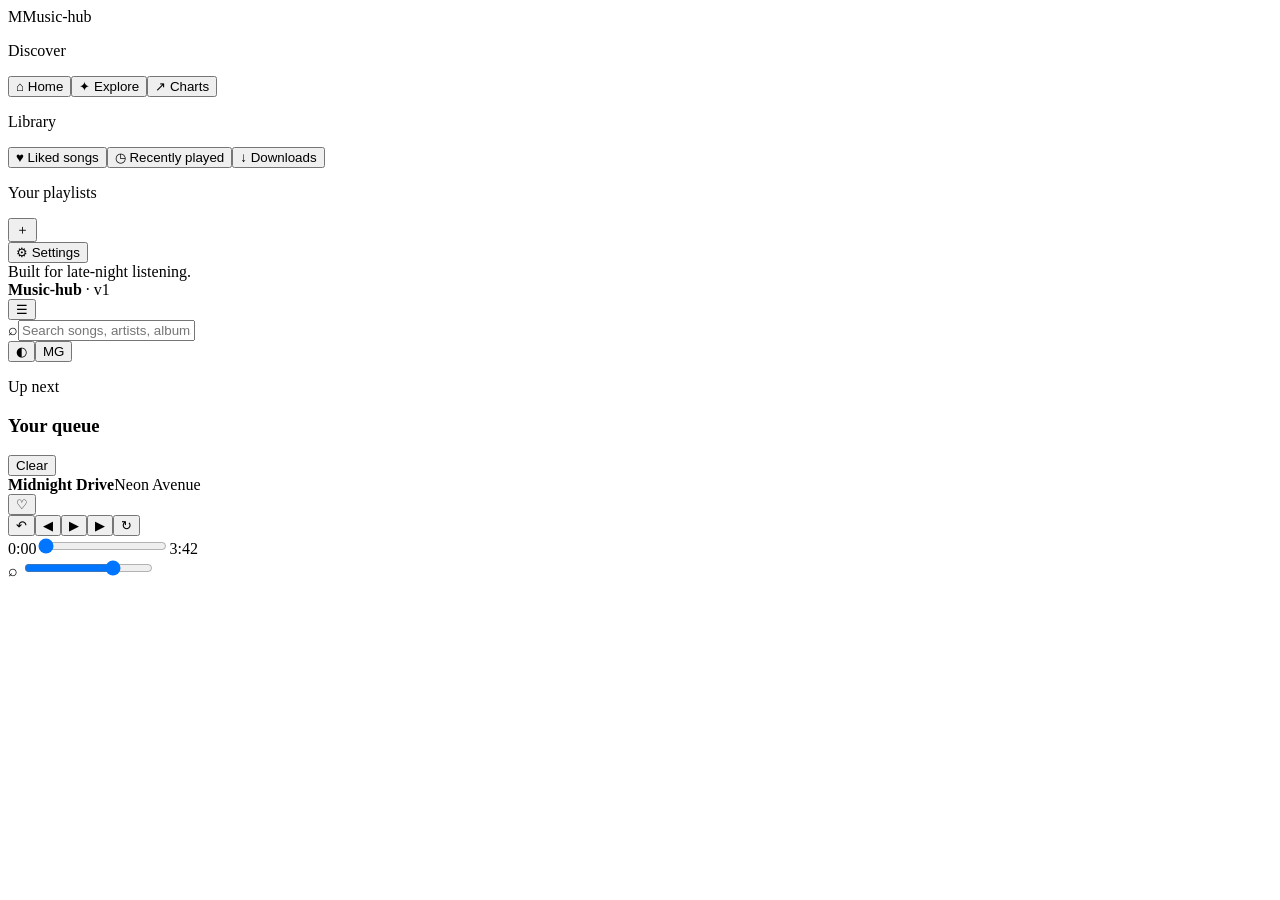
==== index.html @ 3bb321c5 "Build Music-hub: add index.html" ====
<!doctype html><html><head><meta charset="UTF-8"><meta name="viewport" content="width=device-width,initial-scale=1"><title>Music-hub — Your Sound, Your Space</title><link rel="preconnect" href="https://fonts.googleapis.com"><link rel="preconnect" href="https://fonts.gstatic.com" crossorigin><link href="https://fonts.googleapis.com/css2?family=DM+Sans:wght@400;500;600;700&family=Space+Grotesk:wght@500;600;700&display=swap" rel="stylesheet"><link rel="stylesheet" href="styles.css"></head><body><div class="app-shell"><aside class="sidebar"><div class="brand"><span class="brand-mark">M</span><span>Music-hub</span></div><div class="nav-group"><p class="eyebrow">Discover</p><button class="nav active" data-view="home">⌂ Home</button><button class="nav" data-view="explore">✦ Explore</button><button class="nav" data-view="charts">↗ Charts</button></div><div class="nav-group"><p class="eyebrow">Library</p><button class="nav" data-view="liked">♥ Liked songs</button><button class="nav" data-view="recent">◷ Recently played</button><button class="nav" data-view="downloads">↓ Downloads</button></div><div class="playlist-block"><div class="eyebrow-row"><p class="eyebrow">Your playlists</p><button id="newPlaylist">＋</button></div><div id="playlistList"></div></div><div class="sidebar-bottom"><button class="nav">⚙ Settings</button><div class="mini-note">Built for late-night listening.<br><strong>Music-hub</strong> · v1</div></div></aside><main class="main"><header class="topbar"><button class="mobile-menu" id="mobileMenu">☰</button><div class="search-wrap">⌕<input id="search" placeholder="Search songs, artists, albums..."></div><div class="top-actions"><button class="icon-btn" id="themeBtn">◐</button><button class="avatar">MG</button></div></header><div class="content" id="content"></div></main><aside class="queue-panel"><div class="queue-head"><div><p class="eyebrow">Up next</p><h3>Your queue</h3></div><button class="text-btn" id="clearQueue">Clear</button></div><div id="queue"></div></aside></div><footer class="player"><div class="now-playing"><div class="cover-sm" id="playerCover"></div><div class="np-text"><strong id="playerTitle">Midnight Drive</strong><span id="playerArtist">Neon Avenue</span></div><button id="likeCurrent" class="heart">♡</button></div><div class="controls"><div class="control-row"><button>↶</button><button id="prev">◀</button><button id="play" class="play">▶</button><button id="next">▶</button><button>↻</button></div><div class="progress-row"><span>0:00</span><input type="range" min="0" max="100" value="0"><span>3:42</span></div></div><div class="volume">⌕ <input type="range" min="0" max="100" value="72"></div></footer><div class="toast" id="toast"></div><script src="app.js"></script></body></html>
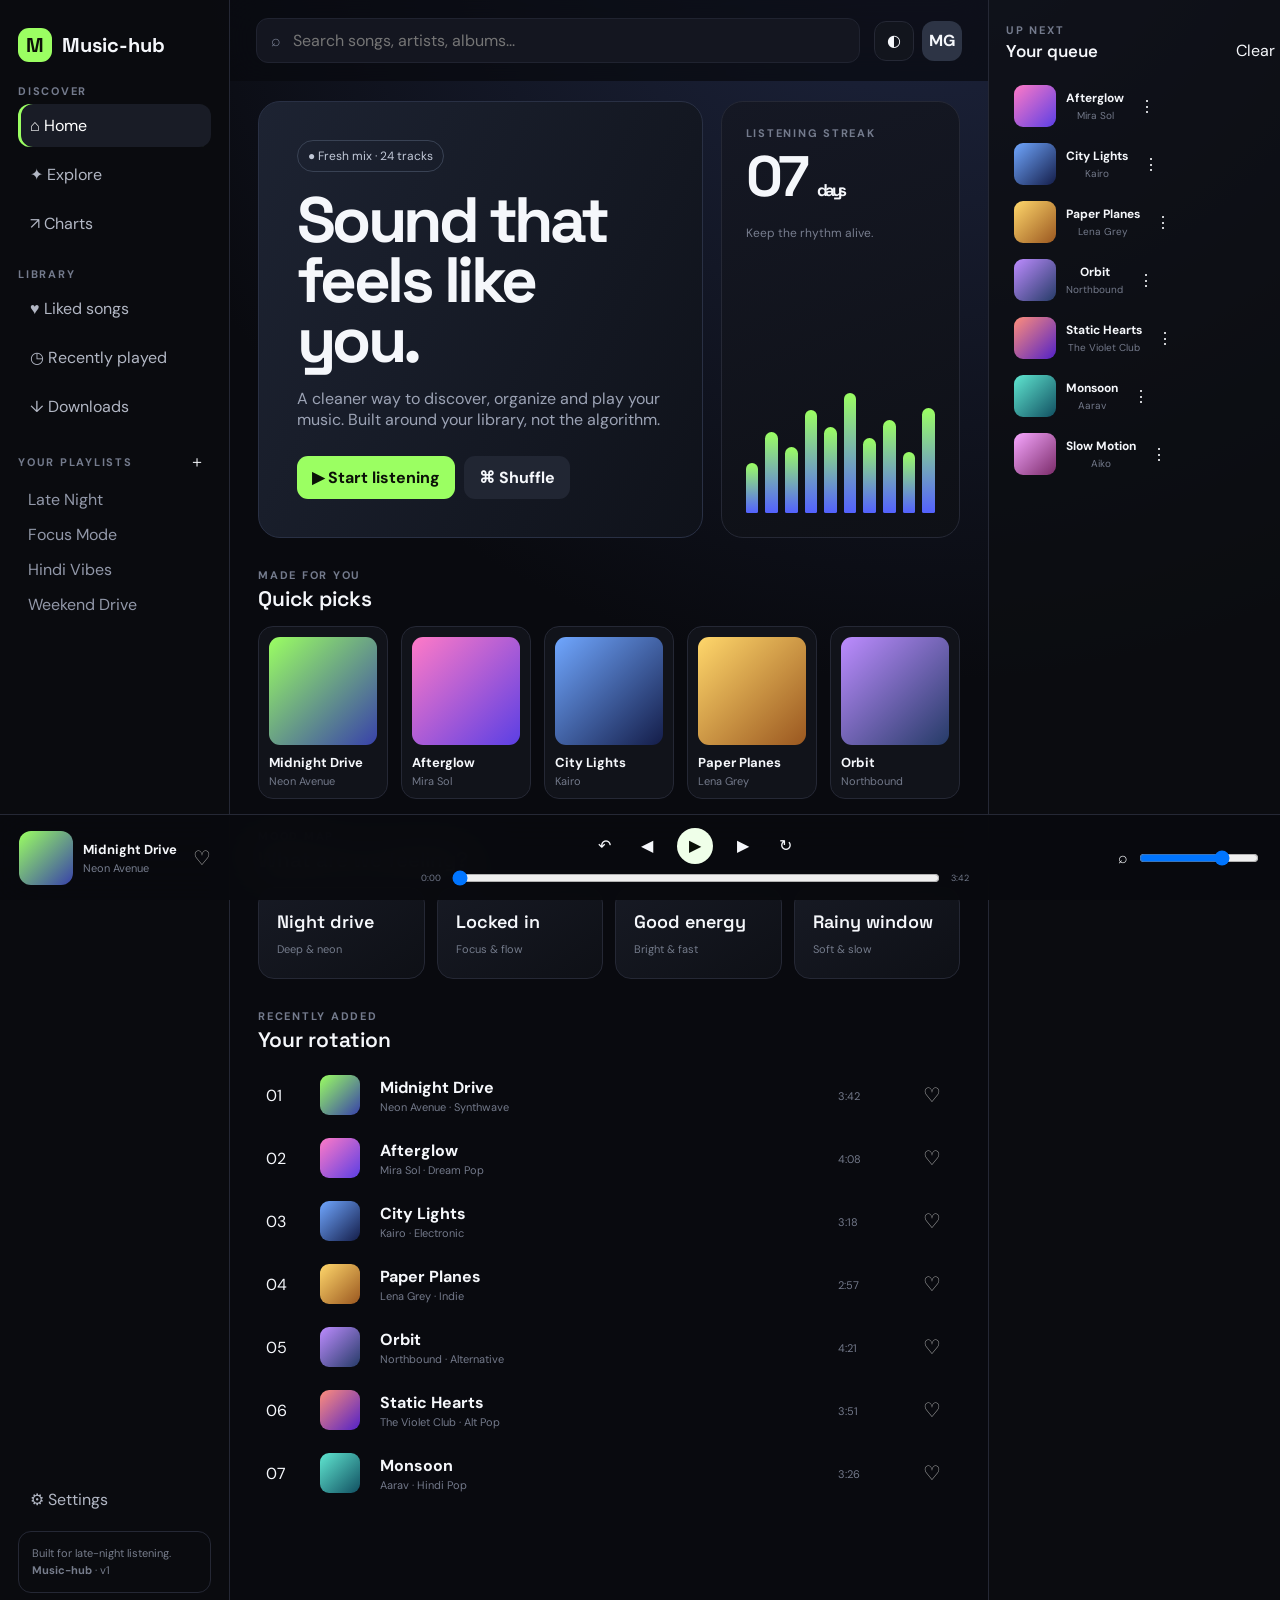
==== commit 41edf3bc: "Sync ZIP project index" ====
--- a/index.html
+++ b/index.html
@@ -1 +1 @@
-<!doctype html><html><head><meta charset="UTF-8"><meta name="viewport" content="width=device-width,initial-scale=1"><title>Music-hub — Your Sound, Your Space</title><link rel="preconnect" href="https://fonts.googleapis.com"><link rel="preconnect" href="https://fonts.gstatic.com" crossorigin><link href="https://fonts.googleapis.com/css2?family=DM+Sans:wght@400;500;600;700&family=Space+Grotesk:wght@500;600;700&display=swap" rel="stylesheet"><link rel="stylesheet" href="styles.css"></head><body><div class="app-shell"><aside class="sidebar"><div class="brand"><span class="brand-mark">M</span><span>Music-hub</span></div><div class="nav-group"><p class="eyebrow">Discover</p><button class="nav active" data-view="home">⌂ Home</button><button class="nav" data-view="explore">✦ Explore</button><button class="nav" data-view="charts">↗ Charts</button></div><div class="nav-group"><p class="eyebrow">Library</p><button class="nav" data-view="liked">♥ Liked songs</button><button class="nav" data-view="recent">◷ Recently played</button><button class="nav" data-view="downloads">↓ Downloads</button></div><div class="playlist-block"><div class="eyebrow-row"><p class="eyebrow">Your playlists</p><button id="newPlaylist">＋</button></div><div id="playlistList"></div></div><div class="sidebar-bottom"><button class="nav">⚙ Settings</button><div class="mini-note">Built for late-night listening.<br><strong>Music-hub</strong> · v1</div></div></aside><main class="main"><header class="topbar"><button class="mobile-menu" id="mobileMenu">☰</button><div class="search-wrap">⌕<input id="search" placeholder="Search songs, artists, albums..."></div><div class="top-actions"><button class="icon-btn" id="themeBtn">◐</button><button class="avatar">MG</button></div></header><div class="content" id="content"></div></main><aside class="queue-panel"><div class="queue-head"><div><p class="eyebrow">Up next</p><h3>Your queue</h3></div><button class="text-btn" id="clearQueue">Clear</button></div><div id="queue"></div></aside></div><footer class="player"><div class="now-playing"><div class="cover-sm" id="playerCover"></div><div class="np-text"><strong id="playerTitle">Midnight Drive</strong><span id="playerArtist">Neon Avenue</span></div><button id="likeCurrent" class="heart">♡</button></div><div class="controls"><div class="control-row"><button>↶</button><button id="prev">◀</button><button id="play" class="play">▶</button><button id="next">▶</button><button>↻</button></div><div class="progress-row"><span>0:00</span><input type="range" min="0" max="100" value="0"><span>3:42</span></div></div><div class="volume">⌕ <input type="range" min="0" max="100" value="72"></div></footer><div class="toast" id="toast"></div><script src="app.js"></script></body></html>+<!doctype html><html lang="en"><head><meta charset="UTF-8"><meta name="viewport" content="width=device-width,initial-scale=1"><meta name="theme-color" content="#090a0f"><title>Music-hub — Your Sound, Your Space</title><link rel="preconnect" href="https://fonts.googleapis.com"><link rel="preconnect" href="https://fonts.gstatic.com" crossorigin><link href="https://fonts.googleapis.com/css2?family=DM+Sans:wght@400;500;600;700&family=Space+Grotesk:wght@500;600;700&display=swap" rel="stylesheet"><link rel="stylesheet" href="styles.css"></head><body><div class="app-shell"><aside class="sidebar"><div class="brand"><span class="brand-mark">M</span><span>Music-hub</span></div><div class="nav-group"><p class="eyebrow">Discover</p><button class="nav active" data-view="home">⌂ Home</button><button class="nav" data-view="explore">✦ Explore</button><button class="nav" data-view="charts">↗ Charts</button></div><div class="nav-group"><p class="eyebrow">Library</p><button class="nav" data-view="liked">♥ Liked songs</button><button class="nav" data-view="recent">◷ Recently played</button><button class="nav" data-view="downloads">↓ Downloads</button></div><div class="playlist-block"><div class="eyebrow-row"><p class="eyebrow">Your playlists</p><button id="newPlaylist">＋</button></div><div id="playlistList"></div></div><div class="sidebar-bottom"><button class="nav">⚙ Settings</button><div class="mini-note">Built for late-night listening.<br><strong>Music-hub</strong> · v1</div></div></aside><main class="main"><header class="topbar"><button class="mobile-menu" id="mobileMenu">☰</button><div class="search-wrap">⌕<input id="search" placeholder="Search songs, artists, albums..."></div><div class="top-actions"><button class="icon-btn" id="themeBtn">◐</button><button class="avatar">MG</button></div></header><div class="content" id="content"></div></main><aside class="queue-panel"><div class="queue-head"><div><p class="eyebrow">Up next</p><h3>Your queue</h3></div><button class="text-btn" id="clearQueue">Clear</button></div><div id="queue"></div></aside></div><footer class="player"><div class="now-playing"><div class="cover-sm" id="playerCover"></div><div class="np-text"><strong id="playerTitle">Midnight Drive</strong><span id="playerArtist">Neon Avenue</span></div><button id="likeCurrent" class="heart">♡</button></div><div class="controls"><div class="control-row"><button>↶</button><button id="prev">◀</button><button id="play" class="play">▶</button><button id="next">▶</button><button>↻</button></div><div class="progress-row"><span>0:00</span><input type="range" min="0" max="100" value="0"><span>3:42</span></div></div><div class="volume">⌕ <input type="range" min="0" max="100" value="72"></div></footer><div class="toast" id="toast"></div><script src="app.js"></script></body></html>
--- a/styles.css
+++ b/styles.css
@@ -0,0 +1 @@
+*{box-sizing:border-box}:root{--bg:#090a0f;--line:#252835;--text:#f5f7fb;--accent:#9bff62}body{margin:0;background:radial-gradient(circle at 72% -10%,#202844 0,#090a0f 42%),#090a0f;color:var(--text);font-family:"DM Sans",sans-serif}.app-shell{display:grid;grid-template-columns:230px 1fr 310px;min-height:calc(100vh - 86px)}button,input{font:inherit}button{color:inherit;border:0;background:none;cursor:pointer}.sidebar{padding:28px 18px;border-right:1px solid var(--line);background:#0a0b10ee;display:flex;flex-direction:column;gap:22px}.brand{display:flex;align-items:center;gap:10px;font:700 20px "Space Grotesk"}.brand-mark{display:grid;place-items:center;width:34px;height:34px;border-radius:11px;background:var(--accent);color:#0c1208}.nav-group{display:grid;gap:6px}.eyebrow{margin:0;color:#747b8d;font-size:11px;letter-spacing:.16em;text-transform:uppercase;font-weight:700}.nav{padding:11px 12px;border-radius:12px;color:#b2b7c4;text-align:left}.nav:hover,.nav.active{background:#191c26;color:#fff}.nav.active{box-shadow:inset 3px 0 var(--accent)}.playlist-block{display:grid;gap:8px}.eyebrow-row{display:flex;align-items:center;justify-content:space-between}.playlist{padding:7px 10px;color:#9298a9;text-align:left;border-radius:9px}.playlist:hover{background:#161922;color:#fff}.sidebar-bottom{margin-top:auto;display:grid;gap:10px}.mini-note{padding:13px;border:1px solid var(--line);border-radius:13px;color:#777d8c;font-size:11px;line-height:1.55}.topbar{position:sticky;top:0;z-index:20;display:flex;align-items:center;gap:14px;padding:18px 26px;background:#090a0fbb;backdrop-filter:blur(18px)}.search-wrap{flex:1;display:flex;align-items:center;gap:10px;max-width:620px;padding:10px 14px;background:#141620;border:1px solid #202330;border-radius:12px;color:#777e90}.search-wrap input{width:100%;border:0;outline:0;background:transparent;color:#fff}.top-actions{margin-left:auto;display:flex;gap:8px}.icon-btn,.avatar{width:40px;height:40px;border:1px solid var(--line);border-radius:12px;background:#12151d}.avatar{border:0;background:#2d3445;font-weight:700}.mobile-menu{display:none}.content{padding:4px 28px 120px}.hero{display:grid;grid-template-columns:1.3fr .7fr;gap:18px;margin-top:16px}.hero-card{position:relative;overflow:hidden;min-height:320px;border:1px solid #293044;border-radius:22px;background:linear-gradient(115deg,#1d2332,#0f121a);padding:38px}.hero-card h1{font:700 clamp(36px,5vw,66px)/.94 "Space Grotesk";max-width:530px;margin:18px 0;letter-spacing:-.055em}.hero-card p{max-width:540px;color:#9ca3b5}.pill{display:inline-flex;padding:7px 10px;border:1px solid #394254;border-radius:999px;color:#c1c8d7;font-size:12px}.hero-actions{display:flex;gap:9px;margin-top:26px}.btn{padding:11px 15px;border-radius:11px;font-weight:700}.primary{background:var(--accent);color:#0b1107}.secondary{background:#212633}.stat-card{border:1px solid var(--line);border-radius:22px;padding:24px;background:linear-gradient(160deg,#151824,#0e1016);display:flex;flex-direction:column;justify-content:space-between}.stat-big{font:700 57px "Space Grotesk";letter-spacing:-.06em}.bars{height:120px;display:flex;align-items:end;gap:7px}.bars i{display:block;flex:1;min-height:20px;border-radius:8px 8px 2px 2px;background:linear-gradient(#9bff62,#5361ff)}.section{margin-top:30px}.section-head{display:flex;justify-content:space-between;align-items:end;margin-bottom:14px}.section h2{margin:3px 0 0;font:600 21px "Space Grotesk"}.cards{display:grid;grid-template-columns:repeat(5,minmax(130px,1fr));gap:13px}.card{background:#11131a;border:1px solid var(--line);padding:10px;border-radius:15px;text-align:left}.card:hover{transform:translateY(-3px)}.art{aspect-ratio:1;border-radius:11px;background:var(--art)}.card strong,.card span{display:block;white-space:nowrap;overflow:hidden;text-overflow:ellipsis}.card strong{font-size:13px;margin-top:9px}.card span{color:#73798a;font-size:11px;margin-top:3px}.mood-row{display:grid;grid-template-columns:repeat(4,1fr);gap:12px}.mood{min-height:92px;padding:18px;border:1px solid var(--line);border-radius:16px;background:linear-gradient(145deg,#171a24,#0e1016);font:600 18px "Space Grotesk";text-align:left}.mood small{display:block;color:#747b8b;font:400 11px "DM Sans";margin-top:9px}.track-list{display:grid;gap:7px}.track{display:grid;grid-template-columns:40px 40px minmax(150px,1fr) 60px 40px;gap:14px;align-items:center;padding:8px;border-radius:12px}.track:hover{background:#11141c}.thumb,.q-cover{border-radius:9px;background:var(--art)}.thumb{width:40px;height:40px}.track-info{text-align:left}.track-info strong,.track-info span{display:block}.track-info span,.duration{color:#73798a;font-size:11px;margin-top:2px}.heart{font-size:20px;color:#aaa}.queue-panel{border-left:1px solid var(--line);background:#0c0d12c4;padding:23px 17px 110px}.queue-head{display:flex;justify-content:space-between;align-items:end;margin-bottom:15px}.queue-head h3{margin:3px 0 0;font:600 17px "Space Grotesk"}.q-item{display:grid;grid-template-columns:42px 1fr 25px;gap:10px;align-items:center;padding:8px;border-radius:12px}.q-item:hover{background:#151820}.q-cover{width:42px;height:42px}.q-text strong,.q-text span{display:block;white-space:nowrap;overflow:hidden;text-overflow:ellipsis}.q-text strong{font-size:12px}.q-text span{font-size:10px;color:#73798a;margin-top:3px}.player{position:fixed;z-index:40;left:0;right:0;bottom:0;height:86px;background:#090a0eee;backdrop-filter:blur(22px);border-top:1px solid var(--line);display:grid;grid-template-columns:1.1fr 1.5fr .8fr;align-items:center;padding:12px 19px}.now-playing{display:flex;align-items:center;gap:10px}.cover-sm{width:54px;height:54px;border-radius:12px}.np-text{min-width:0}.np-text strong,.np-text span{display:block;white-space:nowrap;overflow:hidden;text-overflow:ellipsis}.np-text strong{font-size:13px}.np-text span{font-size:11px;color:#767d8e;margin-top:3px}.controls{max-width:560px;margin:auto;width:100%}.control-row{display:flex;justify-content:center;align-items:center;gap:18px}.play{width:36px;height:36px;background:#efffe9;color:#0a1007!important;border-radius:50%}.progress-row{display:flex;align-items:center;gap:9px;margin-top:4px;font-size:9px;color:#71788a}.progress-row input{width:100%}.volume{display:flex;gap:9px;align-items:center;justify-content:flex-end}.volume input{max-width:120px}.toast{position:fixed;z-index:80;left:50%;bottom:104px;transform:translate(-50%,12px);opacity:0;background:#eaf7e5;color:#0c1209;padding:10px 14px;border-radius:10px;font-size:12px;font-weight:700;transition:.2s}.toast.show{opacity:1;transform:translate(-50%,0)}@media(max-width:1050px){.app-shell{grid-template-columns:210px 1fr}.queue-panel{display:none}.cards{grid-template-columns:repeat(4,1fr)}}@media(max-width:760px){.app-shell{display:block}.sidebar{position:fixed;z-index:55;left:-250px;top:0;bottom:86px;width:230px;transition:.25s}.sidebar.open{left:0}.mobile-menu{display:block}.topbar{padding:12px 14px}.content{padding:2px 14px 120px}.hero{grid-template-columns:1fr}.hero-card{min-height:290px;padding:28px}.cards{grid-template-columns:repeat(2,1fr)}.mood-row{grid-template-columns:repeat(2,1fr)}.track{grid-template-columns:28px 40px 1fr 32px}.duration{display:none}.player{grid-template-columns:1fr auto}.volume{display:none}.control-row{gap:10px}.progress-row{display:none}}
